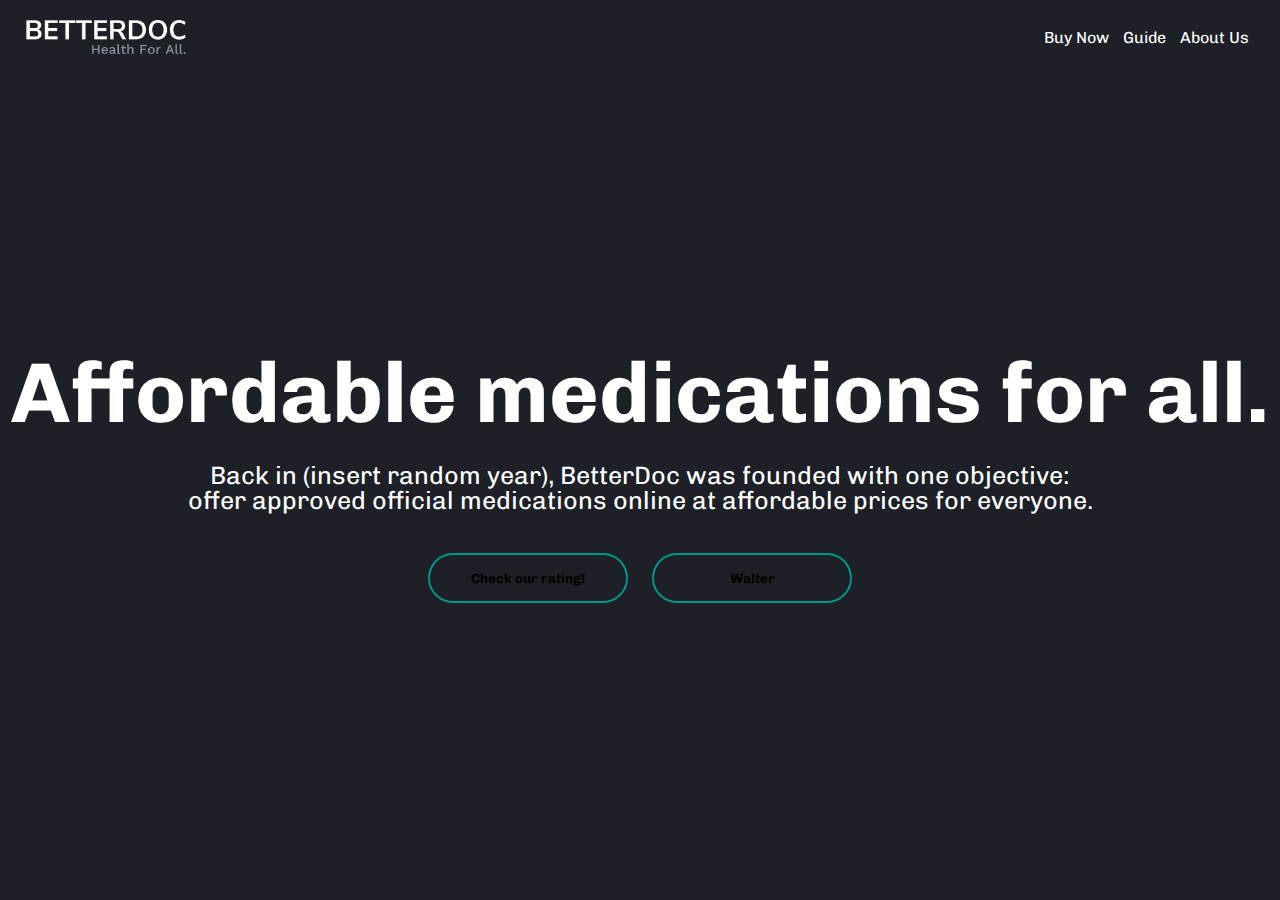
==== index.html @ 3b52bc0c "Nearly done" ====
<!DOCTYPE html>
<html lang="en">
<head>
    <meta charset="UTF-8">
    <meta http-equiv="X-UA-Compatible" content="IE=edge">
    <meta name="viewport" content="width=device-width, initial-scale=1.0">
    <title>BetterDoc</title>
    <link rel="stylesheet" href="style.css">
</head>
<body>
    <div class="backgr">
        <nav>
            <img src="img/logo2.png" class="logo"   alt="logo">
            <ul>
                <li><a href="#">Buy Now</a></li>
                <li><a href="#">Guide</a></li>
                <li><a href="#">About Us</a></li>
            </ul>

        </nav>
        <div class="content">
            <h1>Affordable medications for all.</h1>
            <p>Back in (insert random year), BetterDoc was founded with one objective:<br> offer approved official medications online at affordable prices for everyone.</p>
            <div>
                <button type="button">Check our rating!</button>
                <button type="button">Walter</button>
            </div>
        </div>



    </div>
</body>
</html>
---- style.css ----
@import url('https://fonts.googleapis.com/css2?family=Chivo:wght@500&display=swap');
* {
    margin: 0;
    padding: 0;
    font-family: 'Chivo', sans-serif;
    box-sizing: border-box;
}

.backgr {
    background: #1d2026;
    min-height: 100vh;
    width: 100%;
    color: #fff;
    position: relative;
}

nav {
    display: flex;
    align-items: center;
    padding: 20px 2%;
    background: #1d2026;

}

nav .logo {
    width: 160px;
    margin-right: 20px;
    cursor: pointer;
}

nav ul {
    flex: 1;
    text-align: right;

}

nav ul li {
    display: inline-block;
    list-style: none;
    margin: 0 5px;

}

nav ul li a {
    text-decoration: none;
    color: #fff;
}

.content {
    width: 100%;
    position: absolute;
    top: 50%;
    transform: translateY(-50%);
    text-align: center;
    color: #fff;
}
.content h1 {
    font-size: 85px;
    margin-top: 65px;
}

.content p {
    margin: 20px auto;
    line-height: 25px;
    font-size: 25px;

    
}

button {
    width: 200px;
    padding: 15px 0;
    text-align: center;
    margin: 20px 10px;
    border-radius: 25px;
    font-weight: bold;
    border: 2px solid #009688;
    background: transparent;
    
}
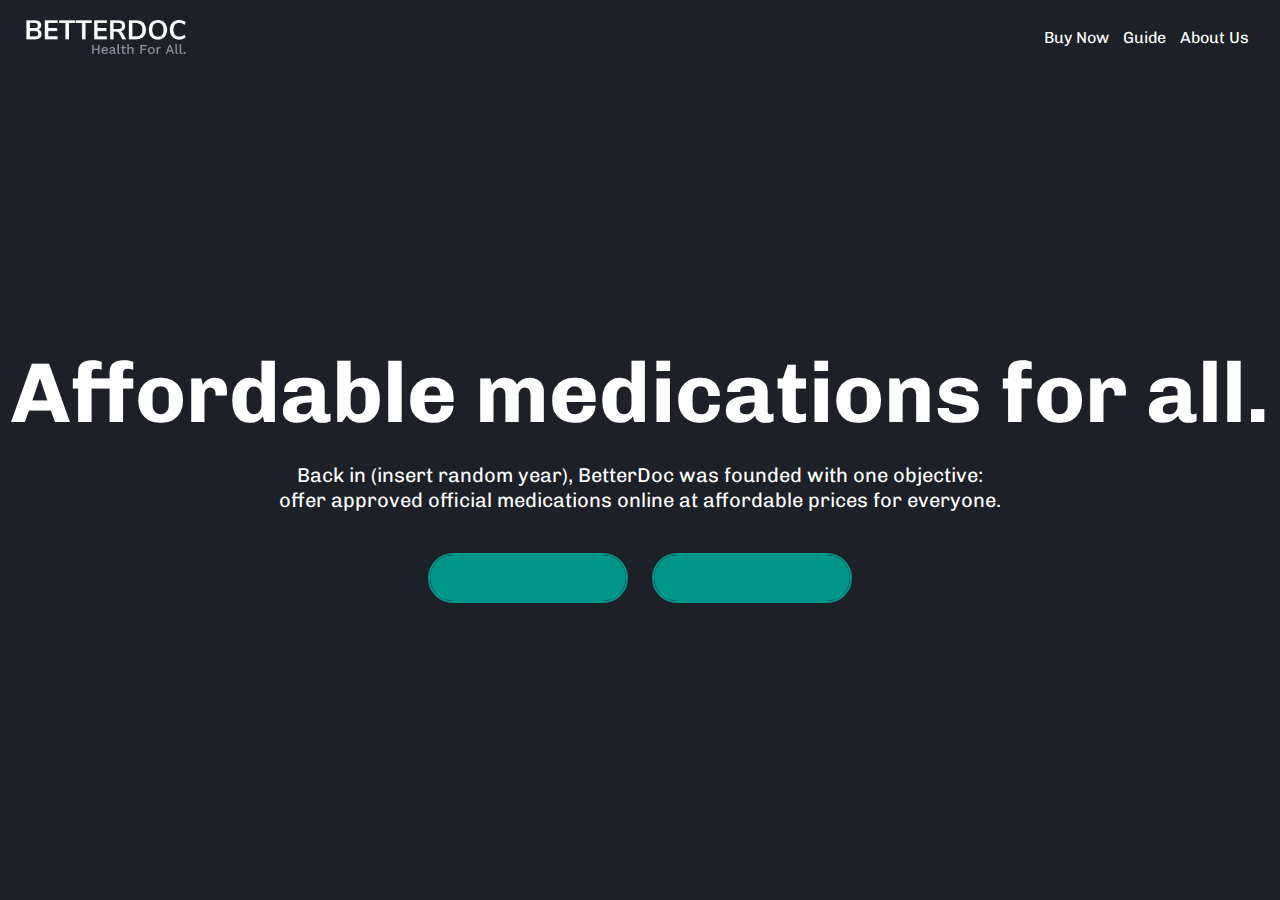
==== commit 189f1622: "Even more changes!!" ====
--- a/index.html
+++ b/index.html
@@ -22,8 +22,8 @@
             <h1>Affordable medications for all.</h1>
             <p>Back in (insert random year), BetterDoc was founded with one objective:<br> offer approved official medications online at affordable prices for everyone.</p>
             <div>
-                <button type="button">Check our rating!</button>
-                <button type="button">Walter</button>
+                <button type="button"><span></span>Check our rating!</button>
+                <button type="button"><span></span>Walter</button>
             </div>
         </div>
 
--- a/style.css
+++ b/style.css
@@ -62,7 +62,7 @@
 .content p {
     margin: 20px auto;
     line-height: 25px;
-    font-size: 25px;
+    font-size: 20px;
 
     
 }
@@ -76,7 +76,22 @@
     font-weight: bold;
     border: 2px solid #009688;
     background: transparent;
+    color: #fff;
+    cursor: pointer;
+    position: relative;
+    overflow: hidden;
+}
+
+span {
+    background: #009688;
+    height: 100%;
+    width: 100%;
+    border-radius: 25px;
+    position: absolute;
+    left: 0;
+    bottom: 0;
     
+
 }
 
 
@@ -88,4 +103,3 @@
 
 
 
-
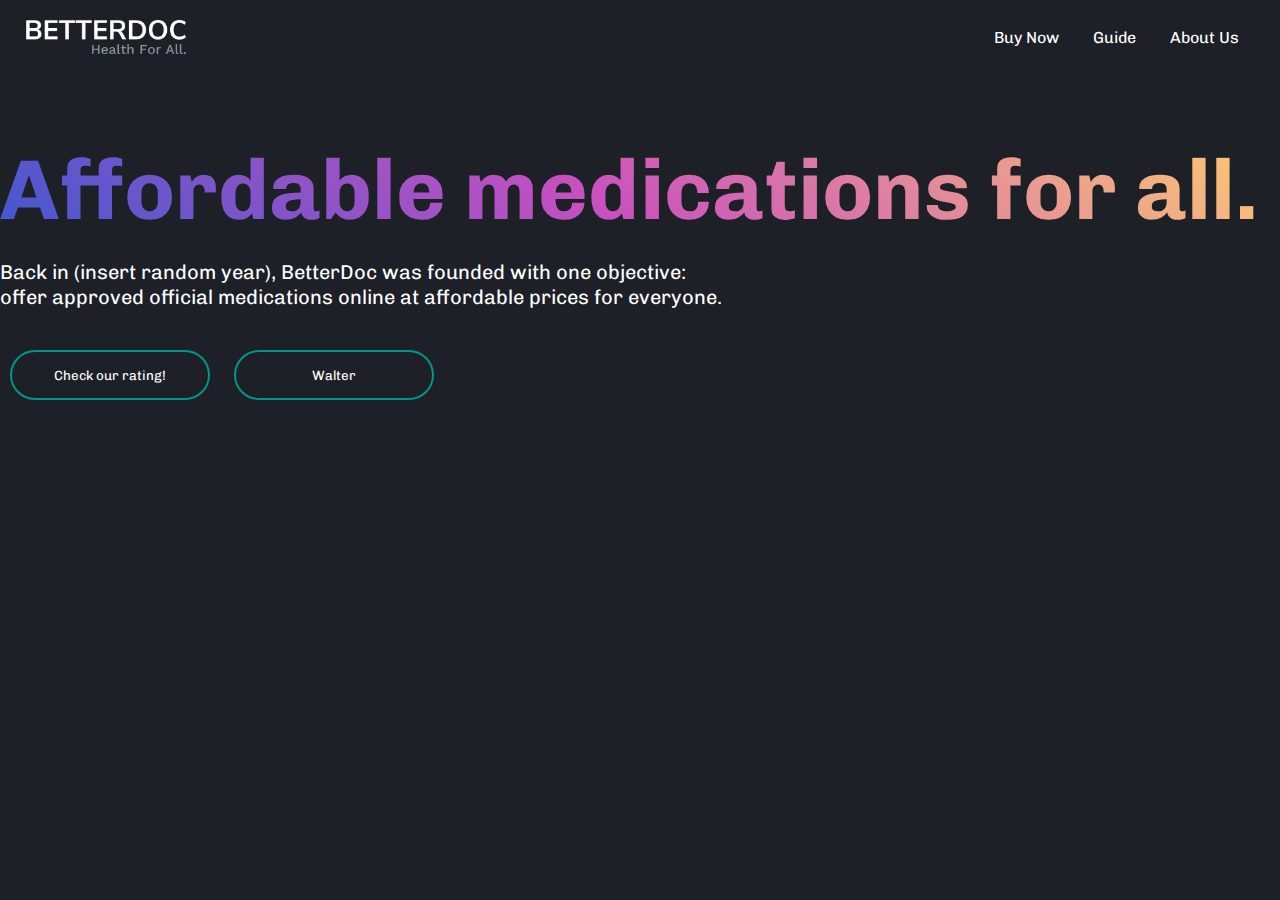
==== commit 2eed6996: "Almost almost done" ====
--- a/index.html
+++ b/index.html
@@ -10,7 +10,7 @@
 <body>
     <div class="backgr">
         <nav>
-            <img src="img/logo2.png" class="logo"   alt="logo">
+            <img src="img/logo.png" class="logo"   alt="logo">
             <ul>
                 <li><a href="#">Buy Now</a></li>
                 <li><a href="#">Guide</a></li>
--- a/style.css
+++ b/style.css
@@ -37,7 +37,8 @@
 nav ul li {
     display: inline-block;
     list-style: none;
-    margin: 0 5px;
+    margin: 0 15px;
+    position: relative;
 
 }
 
@@ -45,6 +46,18 @@
     text-decoration: none;
     color: #fff;
 }
+
+nav ul li a::after{
+    content: '';
+    height: 3px;
+    width: 0;
+    background: #009688;
+    position: absolute;
+    left: 0;
+    bottom: -10px;
+}
+
+nav ul li a:hover::after
 
 .content {
     width: 100%;
@@ -57,6 +70,11 @@
 .content h1 {
     font-size: 85px;
     margin-top: 65px;
+    background-image: linear-gradient(43deg, #4158D0 0%, #C850C0 46%, #FFCC70 100% );
+    -webkit-background-clip: text;
+    color: transparent;
+    
+
 }
 
 .content p {
@@ -73,7 +91,7 @@
     text-align: center;
     margin: 20px 10px;
     border-radius: 25px;
-    font-weight: bold;
+    
     border: 2px solid #009688;
     background: transparent;
     color: #fff;
@@ -85,12 +103,23 @@
 span {
     background: #009688;
     height: 100%;
-    width: 100%;
+    width: 0;
     border-radius: 25px;
     position: absolute;
     left: 0;
     bottom: 0;
-    
+    z-index: -1;
+    transition: 0.5s;
+
+}
+
+button:hover span{
+    width: 100%;
+
+}
+
+button:hover{
+    border: none;
 
 }
 
@@ -99,7 +128,3 @@
 
 
 
-
-
-
-
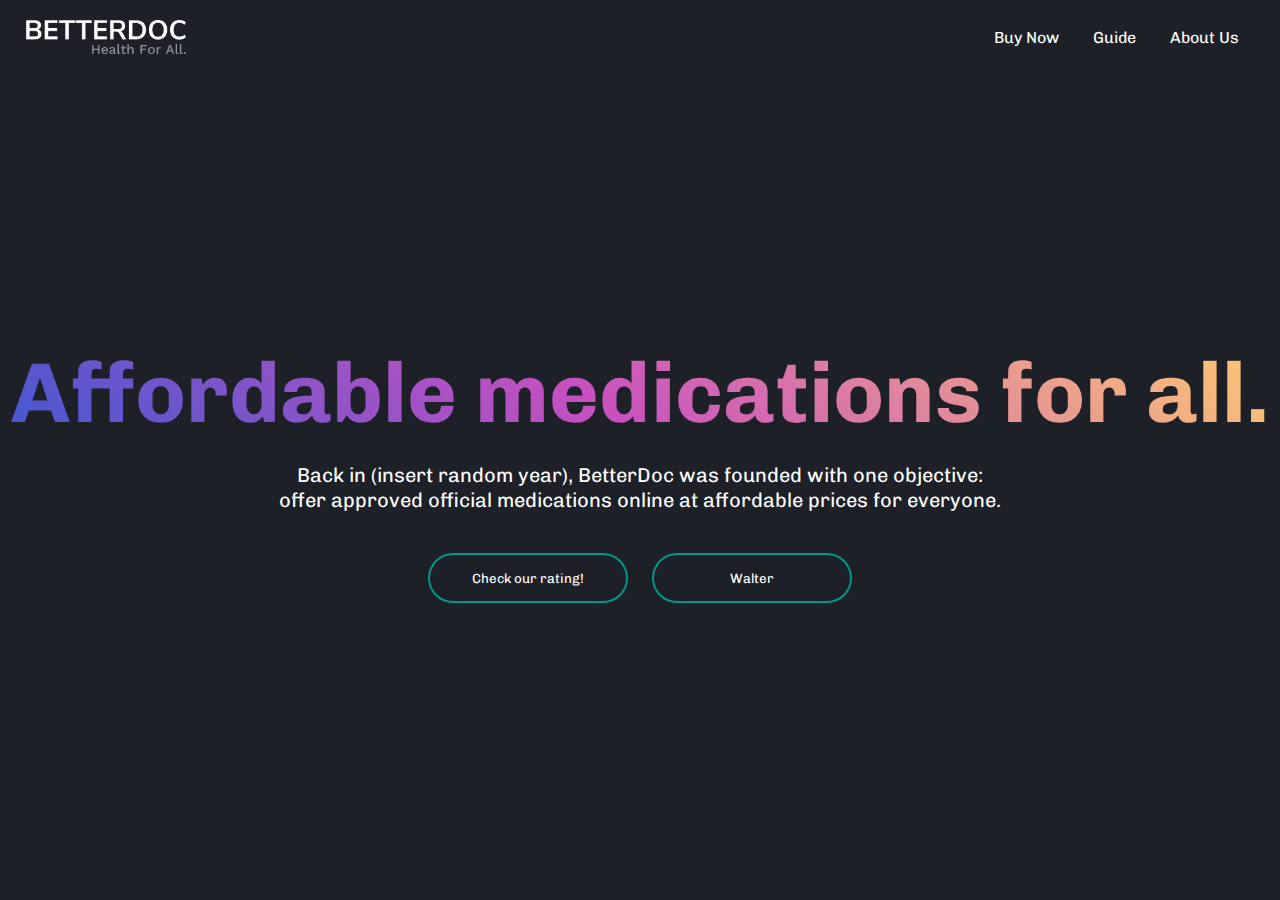
==== commit ac9b4e03: "Finished completely the website" ====
--- a/index.html
+++ b/index.html
@@ -14,7 +14,7 @@
             <ul>
                 <li><a href="#">Buy Now</a></li>
                 <li><a href="#">Guide</a></li>
-                <li><a href="#">About Us</a></li>
+                <li><a href="redirects/aboutUs.html">About Us</a></li>
             </ul>
 
         </nav>
@@ -23,7 +23,7 @@
             <p>Back in (insert random year), BetterDoc was founded with one objective:<br> offer approved official medications online at affordable prices for everyone.</p>
             <div>
                 <button type="button"><span></span>Check our rating!</button>
-                <button type="button"><span></span>Walter</button>
+                <a href="redirects/walter.html"><button type="button"><span></span>Walter</button></a>
             </div>
         </div>
 
--- a/style.css
+++ b/style.css
@@ -47,17 +47,22 @@
     color: #fff;
 }
 
-nav ul li a::after{
+nav ul li::after{
     content: '';
-    height: 3px;
+    height: 4px;
     width: 0;
     background: #009688;
     position: absolute;
     left: 0;
     bottom: -10px;
+    transition: 0.5s;
 }
 
-nav ul li a:hover::after
+nav ul li:hover::after {
+    width: 100%;
+
+
+}
 
 .content {
     width: 100%;
@@ -71,7 +76,7 @@
     font-size: 85px;
     margin-top: 65px;
     background-image: linear-gradient(43deg, #4158D0 0%, #C850C0 46%, #FFCC70 100% );
-    -webkit-background-clip: text;
+    background-clip: text;
     color: transparent;
     
 
@@ -92,12 +97,14 @@
     margin: 20px 10px;
     border-radius: 25px;
     
+    
     border: 2px solid #009688;
     background: transparent;
     color: #fff;
     cursor: pointer;
     position: relative;
     overflow: hidden;
+    text-decoration: none;
 }
 
 span {
@@ -110,6 +117,7 @@
     bottom: 0;
     z-index: -1;
     transition: 0.5s;
+    text-decoration: none;
 
 }
 
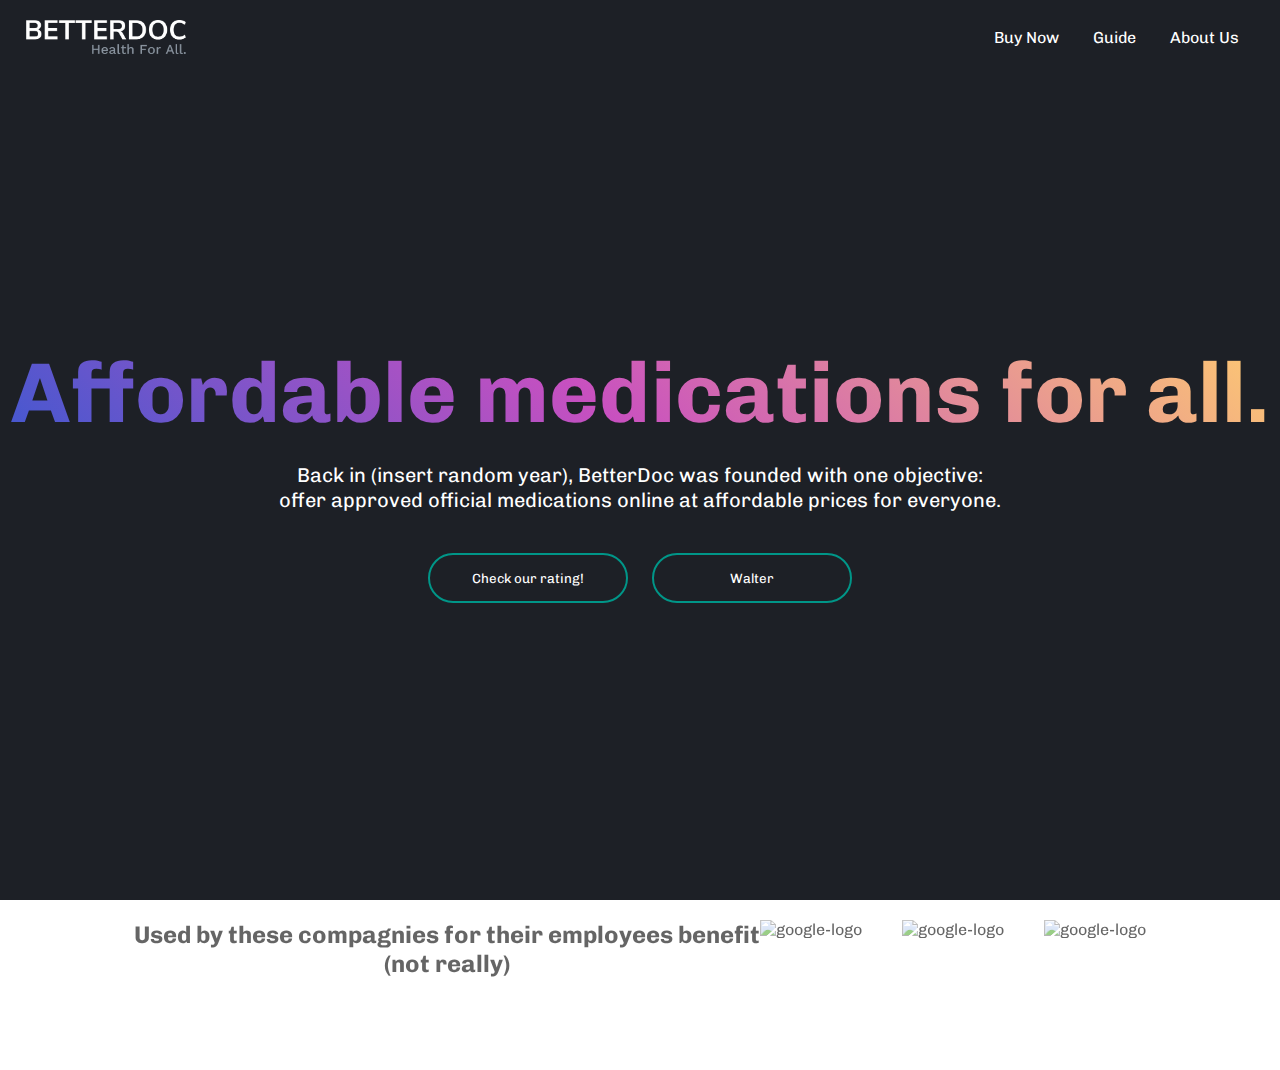
==== commit f1caa889: "added a compagny section (will grow this project out in the future)" ====
--- a/index.html
+++ b/index.html
@@ -8,7 +8,7 @@
     <link rel="stylesheet" href="style.css">
 </head>
 <body>
-    <div class="backgr">
+    <section class="hero">
         <nav>
             <img src="img/logo.png" class="logo"   alt="logo">
             <ul>
@@ -27,8 +27,24 @@
             </div>
         </div>
 
+        
 
 
-    </div>
+
+    </section>
+
+    <section class="recommended">
+        <h2>Used by these compagnies for their employees benefit <br>(not really)</h2>
+        
+        <div class="img-container">
+            <img class="compagnies" src="img/google-logo.png" alt="google-logo"> </a> 
+            <img class="compagnies" src="img/Microsoft-logo2.png" alt="google-logo">
+            <img class="compagnies" src="img/OpenAI_Logo.svg.png" alt="google-logo">
+
+
+        </div>
+        
+
+    </section>
 </body>
 </html>--- a/style.css
+++ b/style.css
@@ -4,9 +4,11 @@
     padding: 0;
     font-family: 'Chivo', sans-serif;
     box-sizing: border-box;
+    
 }
 
-.backgr {
+
+.hero {
     background: #1d2026;
     min-height: 100vh;
     width: 100%;
@@ -76,7 +78,7 @@
     font-size: 85px;
     margin-top: 65px;
     background-image: linear-gradient(43deg, #4158D0 0%, #C850C0 46%, #FFCC70 100% );
-    background-clip: text;
+    -webkit-background-clip: text;
     color: transparent;
     
 
@@ -131,8 +133,34 @@
 
 }
 
+.recommended {
+    font-family: sans-serif;
+    display: flex;
+    background-color: #fff;
+    min-height: 150px;
+    margin-top: 20px;
+    justify-content: center;
+    flex-wrap: wrap;
+    opacity: 0.6;
+}
+
+
+
+.img-container {
+    display: flex;
+    justify-content: center;
+    gap: 40px;
+    height: 35px;
+    width: auto;
+}
+
+h2 {
+    text-align: center;
+}
 
 
 
 
 
+
+
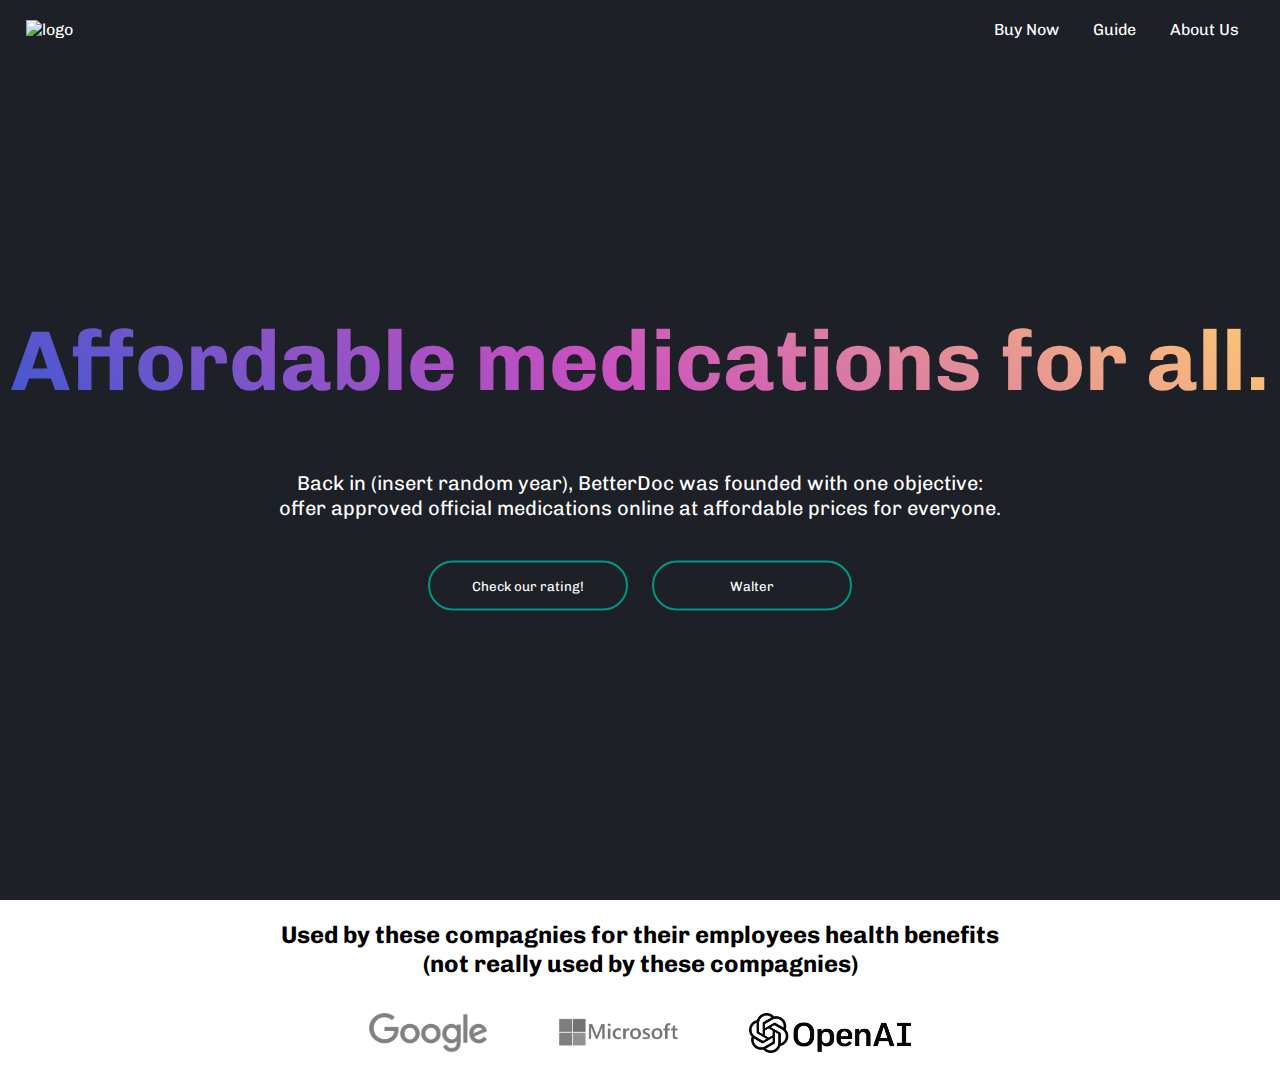
==== commit a9e00cf7: "ee" ====
--- a/index.html
+++ b/index.html
@@ -34,7 +34,7 @@
     </section>
 
     <section class="recommended">
-        <h2>Used by these compagnies for their employees benefit <br>(not really)</h2>
+        <h2>Used by these compagnies for their employees health benefits <br>(not really used by these compagnies)</h2>
         
         <div class="img-container">
             <img class="compagnies" src="img/google-logo.png" alt="google-logo"> </a> 
--- a/style.css
+++ b/style.css
@@ -7,6 +7,9 @@
     
 }
 
+body::-webkit-scrollbar{
+    display: none;
+  }
 
 .hero {
     background: #1d2026;
@@ -76,7 +79,7 @@
 }
 .content h1 {
     font-size: 85px;
-    margin-top: 65px;
+    margin-top: 40px;
     background-image: linear-gradient(43deg, #4158D0 0%, #C850C0 46%, #FFCC70 100% );
     -webkit-background-clip: text;
     color: transparent;
@@ -88,6 +91,8 @@
     margin: 20px auto;
     line-height: 25px;
     font-size: 20px;
+    margin-top: 60px;
+    
 
     
 }
@@ -135,27 +140,31 @@
 
 .recommended {
     font-family: sans-serif;
-    display: flex;
+    display: block;
     background-color: #fff;
     min-height: 150px;
     margin-top: 20px;
     justify-content: center;
     flex-wrap: wrap;
-    opacity: 0.6;
+    
+    text-align: center;
+    font-size: 16px;
+    
+}
+.compagnies {
+    height: 40px;
+    width: auto;
+    max-width: 200px;
 }
 
 
+.img-container {
+    display: inline-flex;
+    justify-content: center;
+    margin-top: 35px;
+    gap: 60px;
+    flex-wrap: wrap;
 
-.img-container {
-    display: flex;
-    justify-content: center;
-    gap: 40px;
-    height: 35px;
-    width: auto;
-}
-
-h2 {
-    text-align: center;
 }
 
 
@@ -164,3 +173,5 @@
 
 
 
+
+
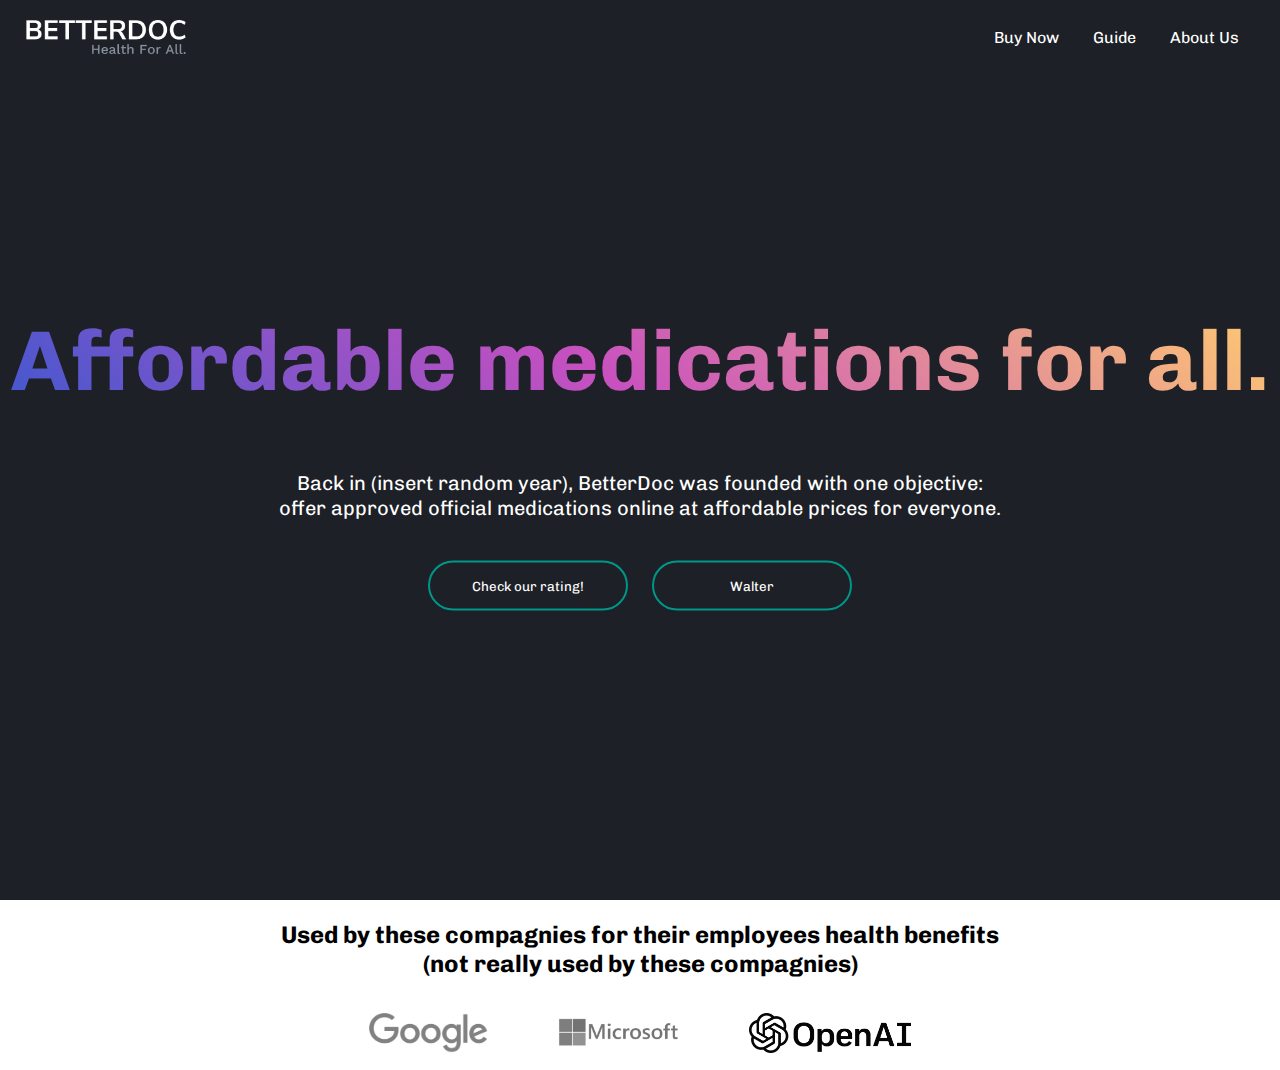
==== commit 05a44491: "ee" ====
--- a/index.html
+++ b/index.html
@@ -10,7 +10,7 @@
 <body>
     <section class="hero">
         <nav>
-            <img src="img/logo.png" class="logo"   alt="logo">
+            <img src="img/logo2.png" class="logo"   alt="logo">
             <ul>
                 <li><a href="#">Buy Now</a></li>
                 <li><a href="#">Guide</a></li>
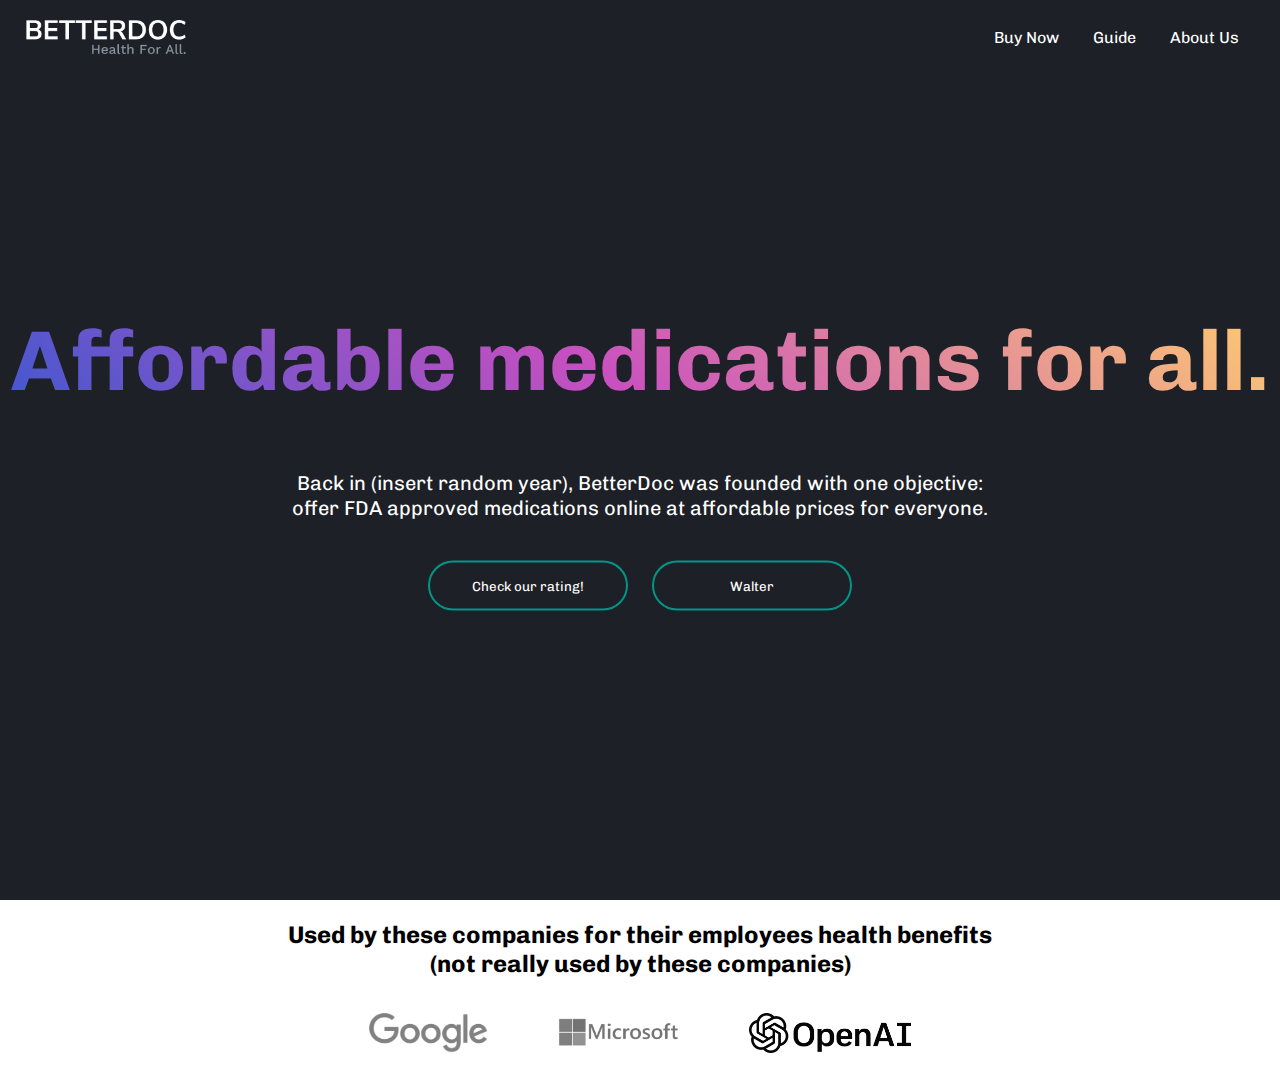
==== commit c9042c0c: "Fixed grammar mistakes" ====
--- a/index.html
+++ b/index.html
@@ -20,7 +20,7 @@
         </nav>
         <div class="content">
             <h1>Affordable medications for all.</h1>
-            <p>Back in (insert random year), BetterDoc was founded with one objective:<br> offer approved official medications online at affordable prices for everyone.</p>
+            <p>Back in (insert random year), BetterDoc was founded with one objective:<br> offer FDA approved medications online at affordable prices for everyone.</p>
             <div>
                 <button type="button"><span></span>Check our rating!</button>
                 <a href="redirects/walter.html"><button type="button"><span></span>Walter</button></a>
@@ -34,7 +34,7 @@
     </section>
 
     <section class="recommended">
-        <h2>Used by these compagnies for their employees health benefits <br>(not really used by these compagnies)</h2>
+        <h2>Used by these companies for their employees health benefits <br>(not really used by these companies)</h2>
         
         <div class="img-container">
             <img class="compagnies" src="img/google-logo.png" alt="google-logo"> </a> 
--- a/style.css
+++ b/style.css
@@ -175,3 +175,5 @@
 
 
 
+
+
